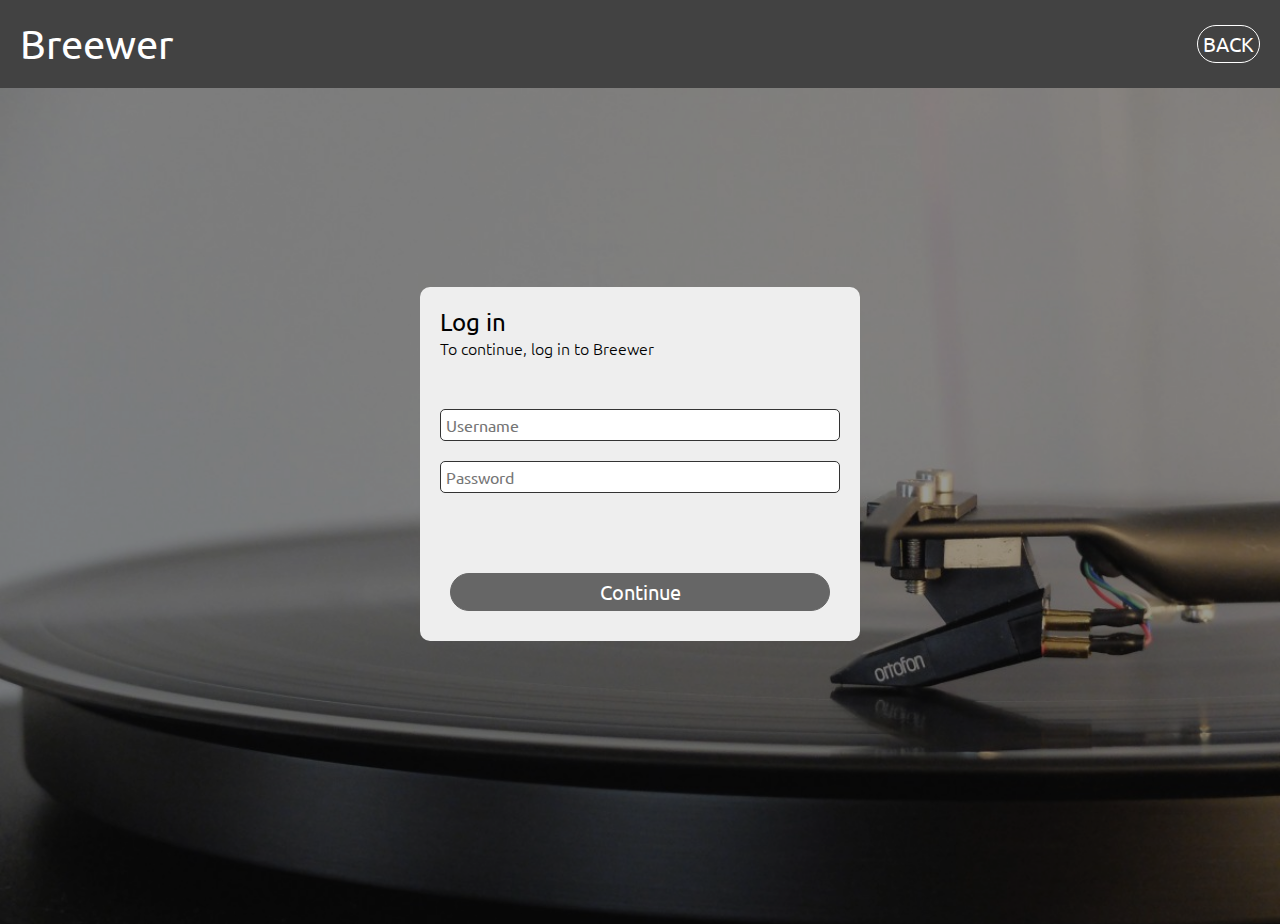
==== public/login.html @ 585b34a0 "auth and playlist pages, some mobile adaptation" ====
<!DOCTYPE html>
<html lang="en-US">
<head>
	<title>Log in - Breewer</title>
	<meta charset="utf-8">
	<meta name="author" content="Alexandra Sattarova">
    <meta name="description" content="Breewer - online player">

    <link rel="stylesheet" type="text/css" href="assets/css/headerStyle.css">
    <link rel="stylesheet" type="text/css" href="assets/css/basic.css">
    <link rel="stylesheet" type="text/css" href="assets/css/basicElements.css">
    <link rel="stylesheet" type="text/css" href="assets/css/buttons.css">
    <link rel="stylesheet" type="text/css" href="assets/css/auth.css">
    <link rel="stylesheet" type="text/css" href="//fonts.googleapis.com/css?family=Ubuntu" />
    <link rel="stylesheet" href="https://fonts.googleapis.com/icon?family=Material+Icons">
</head>

<body>
	<header class="header">
        <div id="logo">
            <a href="index.html">Breewer</a>
        </div>
        <div id="auth">
            <a class="btn-light" href="index.html">Back</a>
        </div>
    </header>
    
    <main>
        <div class="backPage"></div>
        <form>
            <h2> Log in </h2>
            <p class="helpText">To continue, log in to Breewer</p>
            <input type="text" placeholder="Username" size="34">
            <input type="password" placeholder="Password" size="34">
            <a id="login-btn" class="btn-dark">Continue</a>
        </form>
    </main>

</body>
---- public/assets/css/headerStyle.css ----
.header {
    display: flex;
    justify-content: space-between;
    /* padding: 20px 0px 25px 20px; */
}

#logo {
    margin: 20px;
    font-size: 40px;
}

#auth {
    display: flex;
    justify-content: flex-end;
    margin: auto 10px auto auto;
}
---- public/assets/css/basic.css ----
* {
    margin: 0;
    padding: 0;
    font-family: 'Ubuntu', sans-serif;
    font-style: normal; 
    font-weight: 400; 
}

@font-face {
  font-family: 'Ubuntu';
  font-style: normal;
  font-variant: normal; 
  font-weight: 400;
  src: url('http://fonts.googleapis.com/css?family=Ubuntu:regular,bold&subset=Latin');
  src: local('Ubuntu Regular'), local('Ubuntu-Regular')
}


html {
    scroll-behavior: smooth;
    scrollbar-width: none;
    min-height: 100%;
}

body {
    display: flex;
    flex-direction: column;
    position: relative;    
    padding-bottom: 5rem;
}
---- public/assets/css/basicElements.css ----
:root {
    --primary-color: #424242;
    --secondary-color: #9e9e9e;
    --accent-color: rgba(251, 192, 45);
}

#main-container {
    display: flex;
    flex-direction: row;
}

header {
    background-color: var(--primary-color);
    height: 15%;
}

footer {
    background-color: var(--primary-color);
    height: 15%;
}

a {
    text-decoration: none;
    outline: none;
    color: #ffffff;
}

ul {
    list-style-type: none;
}

.content {
    width: 100%;
    height: 100%;
    display: flex;
    flex-direction: column;
}


.material-icons {
    font-family: 'Material Icons';
    font-weight: normal;
    font-style: normal;
    font-size: 24px;  /* Preferred icon size */
    display: inline-block;
    line-height: 1;
    text-transform: none;
    letter-spacing: normal;
    word-wrap: normal;
    white-space: nowrap;
    direction: ltr;
    color: #ffffff;
  
    /* Support for all WebKit browsers. */
    -webkit-font-smoothing: antialiased;
    /* Support for Safari and Chrome. */
    text-rendering: optimizeLegibility;
  
    /* Support for Firefox. */
    -moz-osx-font-smoothing: grayscale;
  
    /* Support for IE. */
    font-feature-settings: 'liga';
  }
---- public/assets/css/buttons.css ----
.btn-light:hover {
    background-color: #ffffff;
    color: var(--primary-color);
    transform: scale(1.1);
}

.btn-light {
    padding: 5px 5px;
    margin: 10px 10px;
    border: thin solid #ffffff;
    border-radius: 60px;
    border-color: #ffffff;
    cursor: pointer;
    font-size: 20px;
    text-transform: uppercase;
    transition: all .2s cubic-bezier(.3,0,0,1);
}

.btn-dark {
    margin: 0 10px 10px 10px;
    padding: 5px 5px;
    border: thin solid #666;
    background-color: #666;
    border-radius: 60px;
    cursor: pointer;
    font-size: 20px;
    text-transform: uppercase;
    transition: all .2s cubic-bezier(.3,0,0,1);
}

.little-play-btn {
    font-family: 'Material Icons';
    font-size: 50px;
    display: inline-block;
    line-height: 1;
    color: rgba(255, 176, 25);
    transition: .2s ease;
}

.medium-play-btn {
    font-family: 'Material Icons';
    font-size: 70px;
    display: inline-block;
    line-height: 1;
    color: rgba(255, 176, 25);
    transition: .2s ease;
}
---- public/assets/css/auth.css ----
html {
    overflow: hidden;
}

form {
    display: flex;
    flex-direction: column;
    padding: 20px;
    border-radius: 10px;
    background-color: #eee;
}

main {
    display: flex;
    justify-content: center;
    align-items: center;
    min-height: 83.5vh;
}

.backPage {
    position: absolute;
    width: 100%;
    height: 100%;
    z-index: -1;
    filter: brightness(60%);
    background-color: #666;
    background-image: url(../images/background.jpg);
    background-repeat: no-repeat;
    background-size: cover;
    background-position: center;
}

.helpText {
    font-size: 16px;
    font-weight: 300;
    margin-bottom: 30px;
}

form input {
    border-radius: 5px;
    margin-top: 20px;
    padding: 5px;
    font-size: 16px;
    cursor: auto;
    border: 1px solid #333;
}

#login-btn {
    text-align: center;
    text-transform: capitalize;
    border-color: #666;
    margin-top: 20%;
}
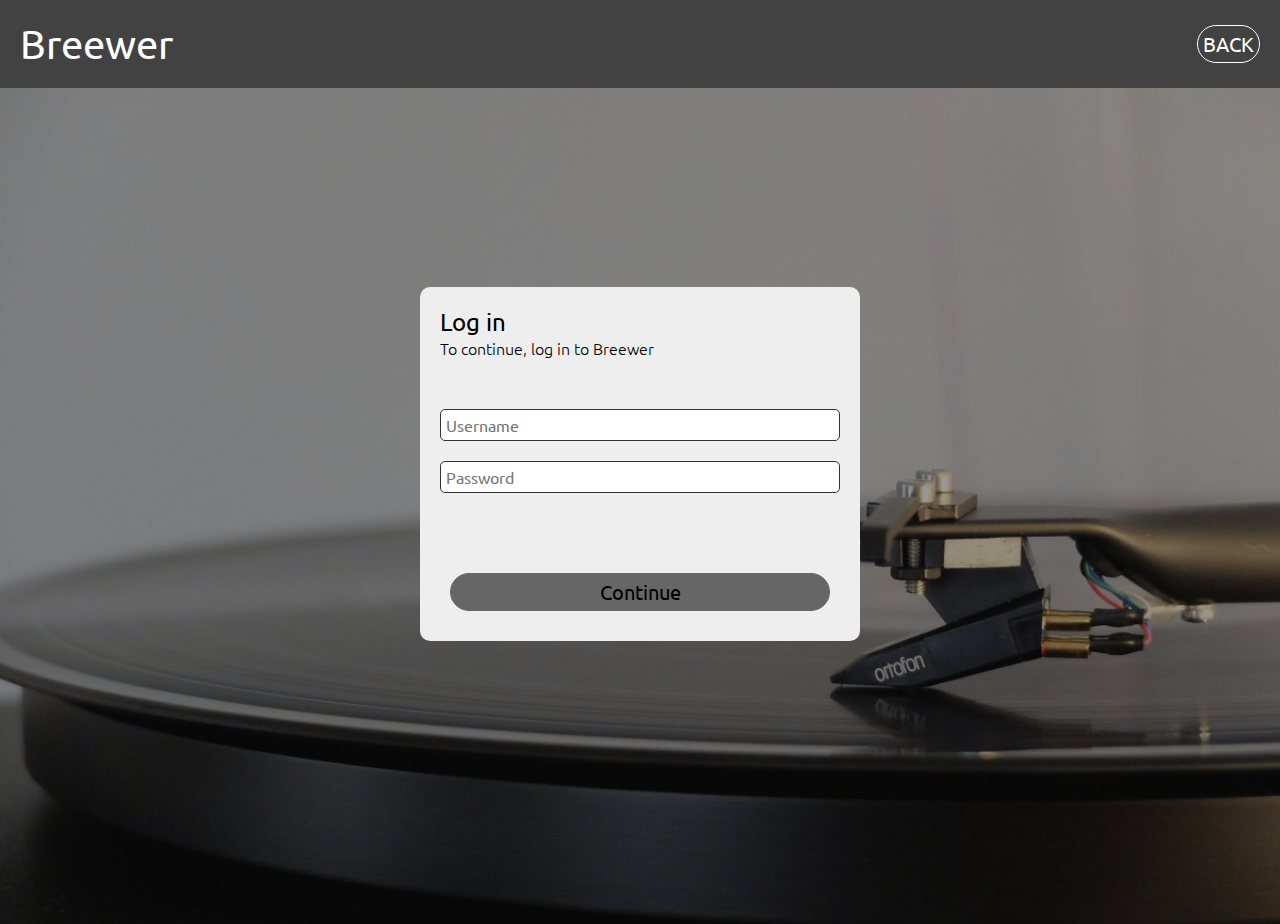
==== commit 22173b04: "additional bug fixes" ====
--- a/public/login.html
+++ b/public/login.html
@@ -32,7 +32,7 @@
             <p class="helpText">To continue, log in to Breewer</p>
             <input type="text" placeholder="Username" size="34">
             <input type="password" placeholder="Password" size="34">
-            <a id="login-btn" class="btn-dark">Continue</a>
+            <input type="submit" id="login-btn" class="btn-dark" value="Continue">
         </form>
     </main>
 
--- a/public/assets/css/headerStyle.css
+++ b/public/assets/css/headerStyle.css
@@ -6,7 +6,7 @@
 
 #logo {
     margin: 20px;
-    font-size: 40px;
+    font-size: 2.5em;
 }
 
 #auth {
--- a/public/assets/css/basic.css
+++ b/public/assets/css/basic.css
@@ -25,6 +25,7 @@
 body {
     display: flex;
     flex-direction: column;
-    position: relative;    
+    position: relative;
+    font-size: 16px;    
     padding-bottom: 5rem;
 }--- a/public/assets/css/basicElements.css
+++ b/public/assets/css/basicElements.css
@@ -7,6 +7,7 @@
 #main-container {
     display: flex;
     flex-direction: row;
+    width: 100%;
 }
 
 header {
@@ -36,12 +37,15 @@
     flex-direction: column;
 }
 
+.main-div {
+    display: flex;
+}
 
 .material-icons {
     font-family: 'Material Icons';
     font-weight: normal;
     font-style: normal;
-    font-size: 24px;  /* Preferred icon size */
+    font-size: 1.5em;  /* Preferred icon size */
     display: inline-block;
     line-height: 1;
     text-transform: none;
--- a/public/assets/css/buttons.css
+++ b/public/assets/css/buttons.css
@@ -8,10 +8,10 @@
     padding: 5px 5px;
     margin: 10px 10px;
     border: thin solid #ffffff;
-    border-radius: 60px;
+    border-radius: 3.75em;
     border-color: #ffffff;
     cursor: pointer;
-    font-size: 20px;
+    font-size: 1.25em;
     text-transform: uppercase;
     transition: all .2s cubic-bezier(.3,0,0,1);
 }
@@ -21,16 +21,16 @@
     padding: 5px 5px;
     border: thin solid #666;
     background-color: #666;
-    border-radius: 60px;
+    border-radius: 3.75em;
     cursor: pointer;
-    font-size: 20px;
+    font-size: 1.25em;
     text-transform: uppercase;
     transition: all .2s cubic-bezier(.3,0,0,1);
 }
 
 .little-play-btn {
     font-family: 'Material Icons';
-    font-size: 50px;
+    font-size: 3.125em;
     display: inline-block;
     line-height: 1;
     color: rgba(255, 176, 25);
@@ -39,9 +39,20 @@
 
 .medium-play-btn {
     font-family: 'Material Icons';
-    font-size: 70px;
+    font-size: 4.375em;
     display: inline-block;
     line-height: 1;
     color: rgba(255, 176, 25);
     transition: .2s ease;
+}
+
+.playlist-btn {
+    margin: 0 10px 10px 10px;
+    padding: 10px 30px;
+    border: thin solid #bababa;
+    background-color: #ededed;
+    border-radius: 3.75em;
+    cursor: pointer;
+    font-size: 1.25em;
+    transition: all .2s cubic-bezier(.3,0,0,1);
 }--- a/public/assets/css/auth.css
+++ b/public/assets/css/auth.css
@@ -31,7 +31,7 @@
 }
 
 .helpText {
-    font-size: 16px;
+    font-size: 1em;
     font-weight: 300;
     margin-bottom: 30px;
 }
@@ -40,7 +40,7 @@
     border-radius: 5px;
     margin-top: 20px;
     padding: 5px;
-    font-size: 16px;
+    font-size: 1em;
     cursor: auto;
     border: 1px solid #333;
 }
